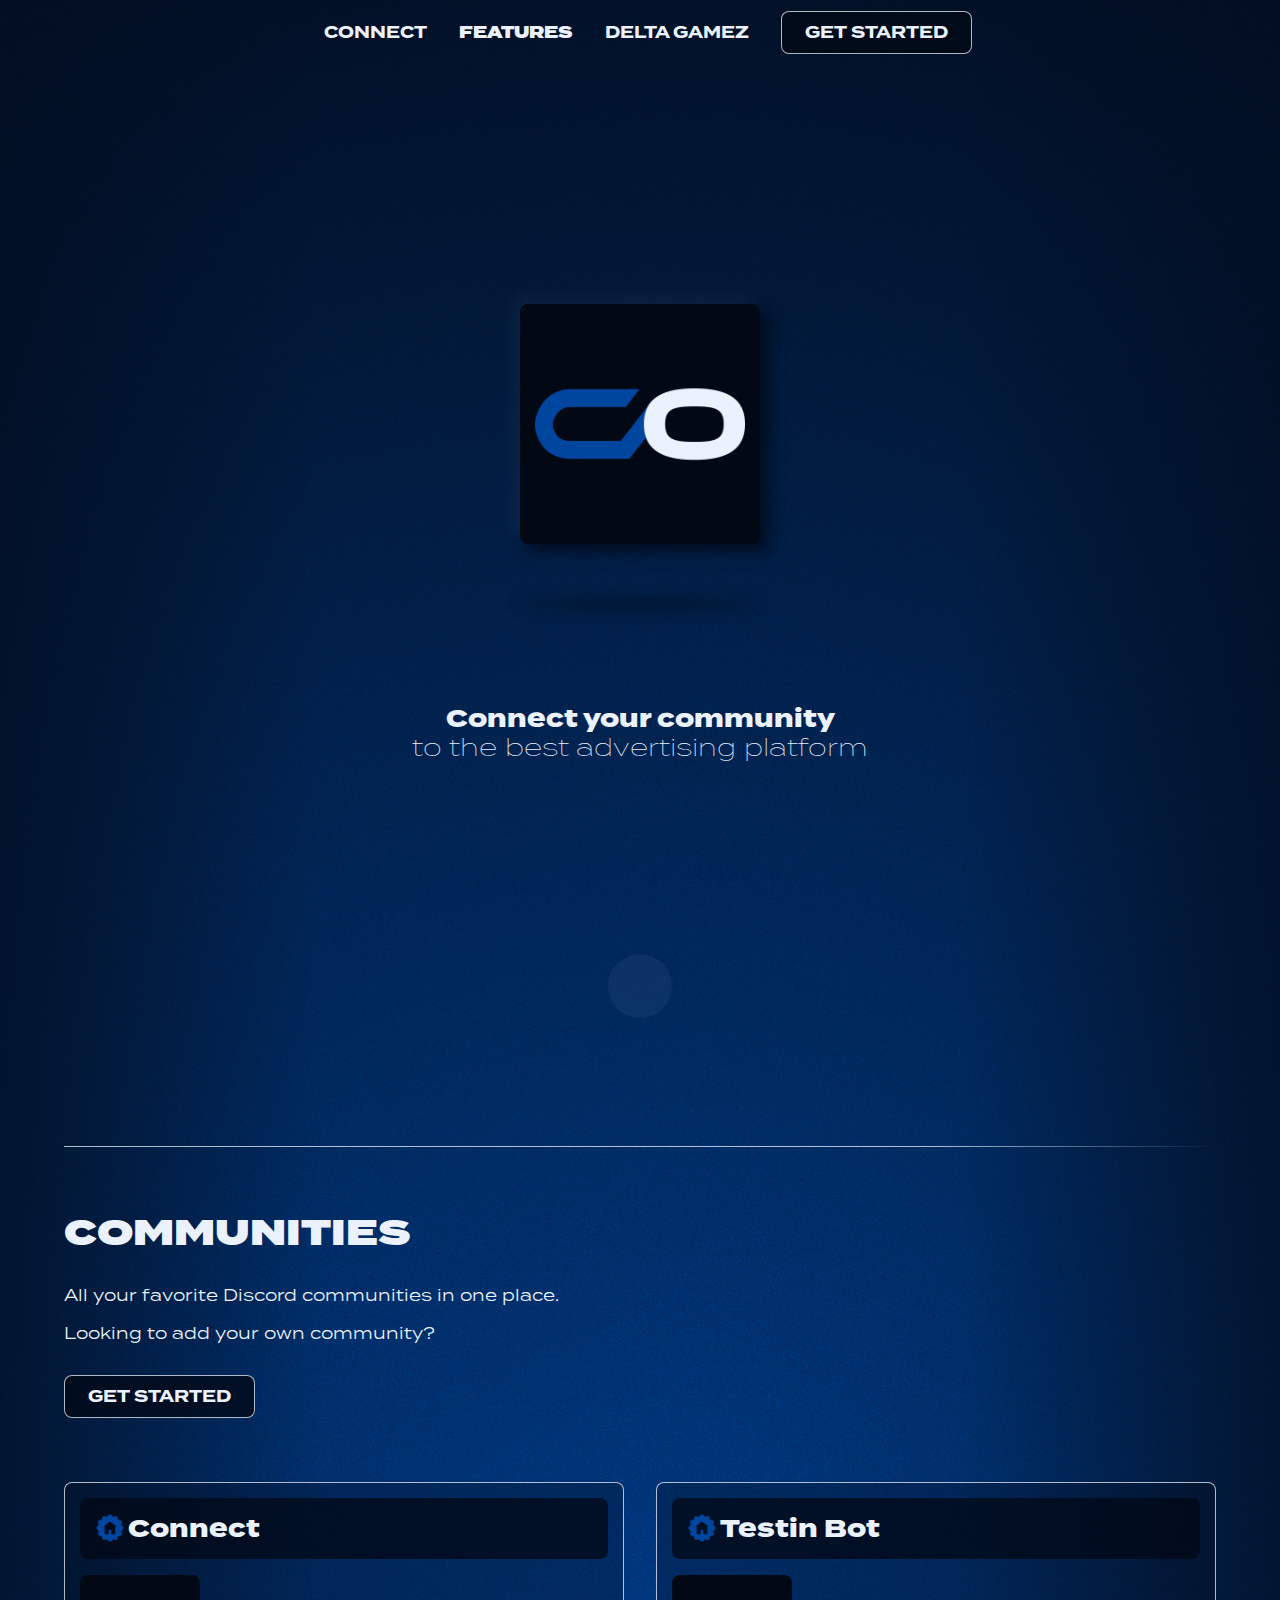
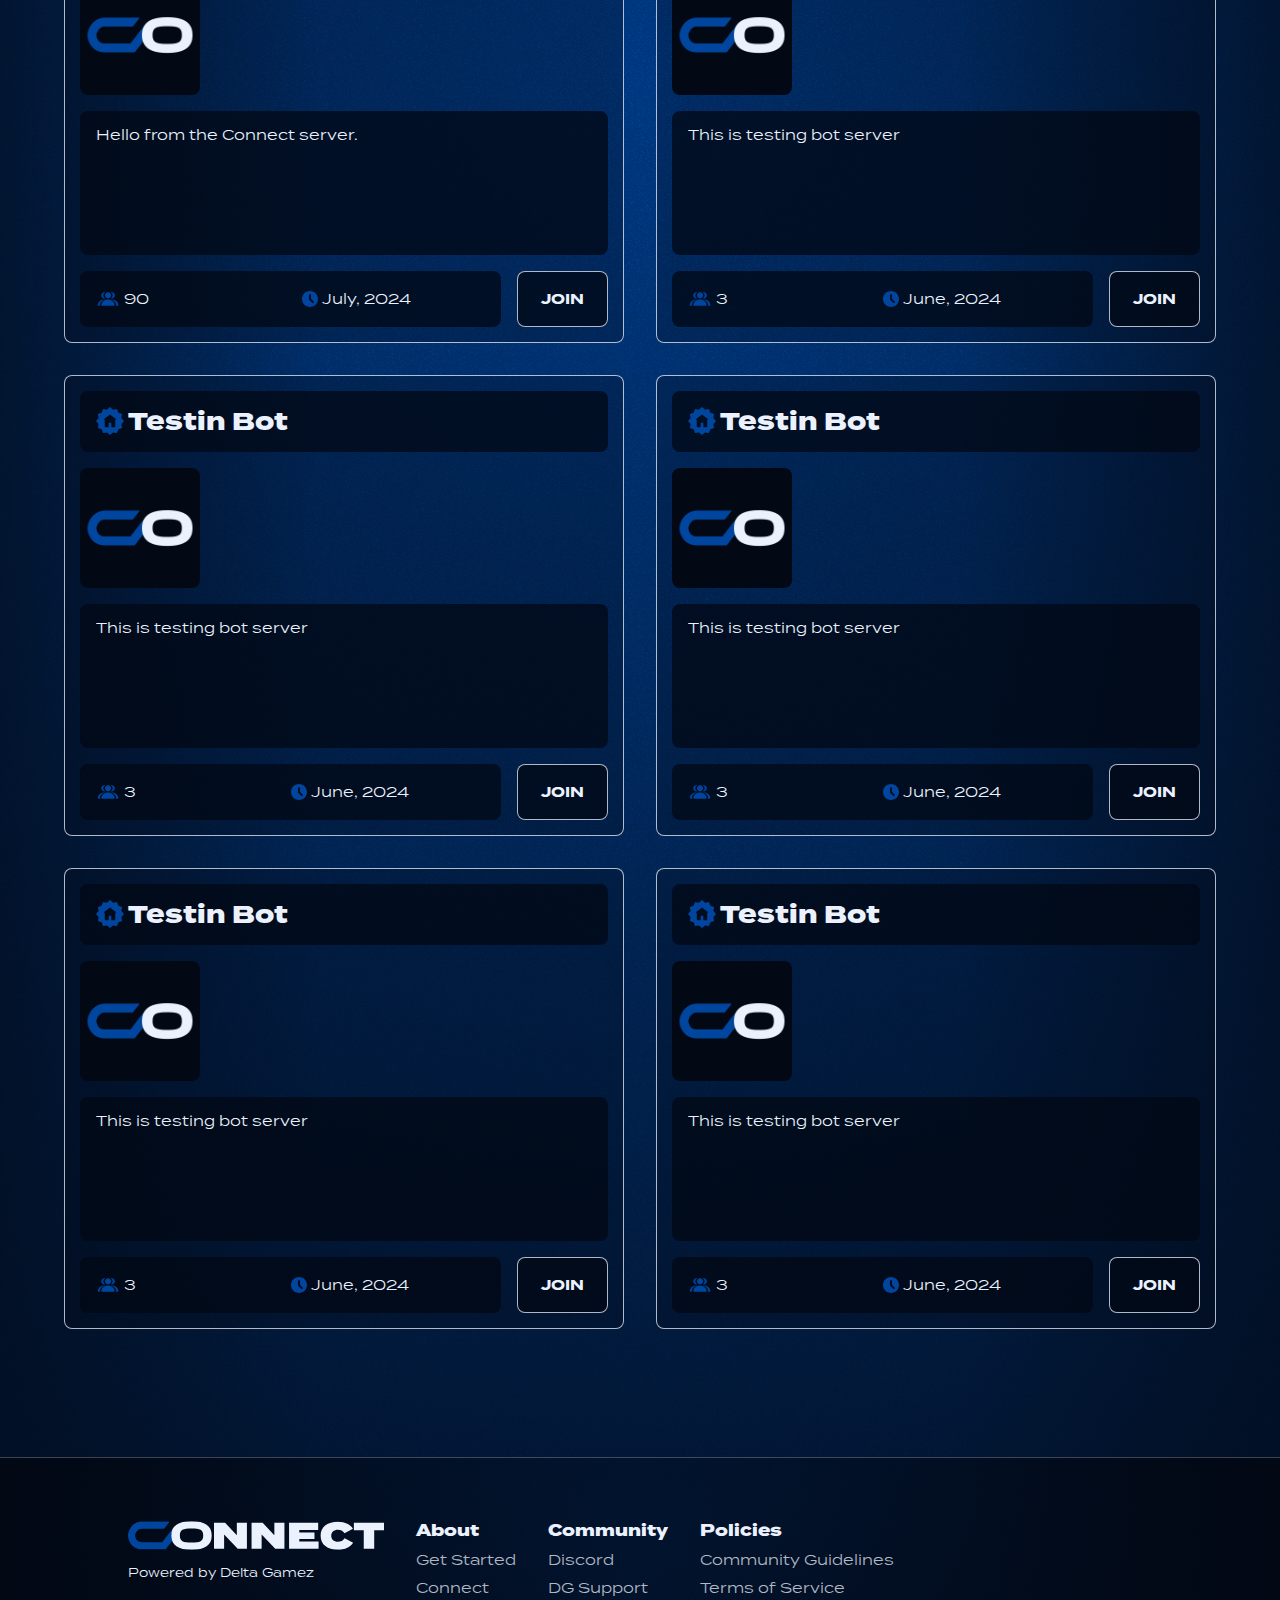
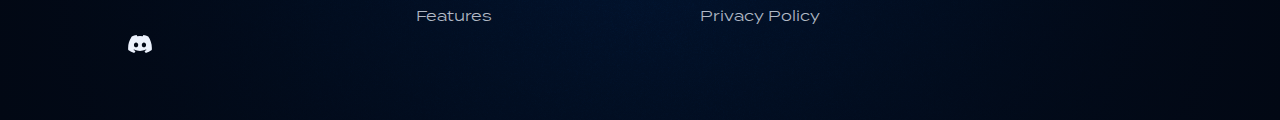
==== index.html @ b6437e60 "Updated grid, fixed highlightEffect, updated footer styling" ====
<!DOCTYPE html>
<html lang="en">
    <head>
        <meta charset="UTF-8">
        <meta property="og:type" content="website">
        <meta property="og:title" content="Connect" />
        <meta property="og:description" content="Connect your community to the best advertising platform." />
        <meta property="og:url" content="https://connect.deltagamez.ch" />
        <meta property="og:image" content="/common/img/Connect.png" />
        <meta name="viewport" content="width=device-width, initial-scale=1.0">
        <title>| Connect</title>
        <link rel="icon" type="image/x-icon" href="/common/img/ConnectTransparentB.png">
        <link rel="stylesheet" href="common/css/main.css">
    </head>
<body>
    <script defer src="/common/js/communityFetch.js"></script>
    <script defer src="/common/js/scrollArrow.js"></script>
    <script defer src="/common/js/highlightEffect.js"></script>
    <header class="header">
        <nav class="nav">
            <a class="nav-item" href="">CONNECT</a>
            <a class="nav-item nav-item-active" href="">FEATURES</a>
            <a class="nav-item" href="https://deltagamez.ch" target="_blank">DELTA GAMEZ</a>
            <a class="nav-item-button" href="" target="_blank">GET STARTED</a>
        </nav>
        <div class="header-logo">
            <div class="header-logo-item"></div>
        </div>
        <div class="header-description">
            <p class="header-description-item"><span class="header-description-span">Connect your community</span><br> to the best advertising platform</p>
        </div>
        <div class="header-footer">
            <a class="header-footer-scroll">
                <span class="arrow arrow1"></span>
                <span class="arrow arrow2"></span>
                <span class="arrow arrow3"></span>
            </a>
        </div>
    </header>
    <main class="main">
        <div class="main-header">
            <h1 class="main-header-title">COMMUNITIES</h1>
            <p class="main-header-description">All your favorite Discord communities in one place. <br><br> Looking to add your own community?</p>
            <a class="main-header-getstarted" href="">
                GET STARTED
            </a>
        </div>
        <section class="communities">
            <ul class="container">
            </ul>
        </section>
    </main>
    <footer class="footer">
        <div class="footer-brand">
            <div class="footer-brand-logo"></div>
            <div class="footer-brand-text">Powered by Delta Gamez</div>
            <div class="footer-brand-socials">
                <a class="footer-brand-socials-discord" href="https://discord.gg/bJ8EPmdnrC"></a>
                <a class="footer-brand-socials-dg" href="https://discord.gg/sYpmUFQ"></a>
            </div>
        </div>
        <div class="footer-section">
            <div class="footer-section-list">
                <p class="footer-section-list-title">About</p>
                <a class="footer-section-list-item" href="">Get Started</a>
                <a class="footer-section-list-item" href="">Connect</a>
                <a class="footer-section-list-item" href="features/">Features</a>
                <!--<a class="footer-section-list-item" href="">Roadmap</a>-->
                <!--<a class="footer-section-list-item" href="">Docs</a>-->
            </div>
            <div class="footer-section-list">
                <p class="footer-section-list-title">Community</p>
                <a class="footer-section-list-item" href="https://discord.gg/bJ8EPmdnrC">Discord</a>
                <a class="footer-section-list-item" href="https://discord.gg/sYpmUFQ">DG Support</a>
            </div>
            <div class="footer-section-list">
                <p class="footer-section-list-title">Policies</p>
                <a class="footer-section-list-item" href="">Community Guidelines</a>
                <a class="footer-section-list-item" href="">Terms of Service</a>
                <a class="footer-section-list-item" href="">Privacy Policy</a>
            </div>
        </div>
    </footer>
</body>
</html>
---- common/css/main.css ----
@import url("/common/fonts/Termina/font-termina.css");

*{
    box-sizing: border-box;
    background-color: transparent;
    padding: 0;
    margin: 0;
    color: var(--white);
    font-family: Termina, 'Source Sans Pro', sans-serif, system-ui, -apple-system, BlinkMacSystemFont, 'Helvetica Neue', sans-serif;}

body{
    position: relative;
    background: linear-gradient(to right, var(--dark-blue-25) 0%, transparent 25%, transparent 75%, var(--dark-blue-25) 100%),
    radial-gradient(circle, var(--blue) 0%, var(--dark-blue) 100%);}
    body::before{
        content: '';
        position: absolute;
        top: 0;
        left: 0;
        width: 100%;
        height: 100%;
        background: url('/common/textures/Noise.svg');
        opacity: 0.25; 
        pointer-events: none; 
        z-index: -1;}

.link{color: var(--plus-blue);}

.nav{
    display: flex;
    justify-content: center;
    height: 64px;
    align-items: center;}
    .nav-item{
        font-size: var(--font-size-regular);
        text-decoration: none;
        font-weight: var(--font-weight-bold);
        padding: var(--spacing-regular);
        transition: var(--transition-regular);}
        .nav-item-active{
            font-weight: var(--font-weight-black);}
        .nav-item:hover{
            color: var(--white-50);
            transition: var(--transition-regular);}
    .nav-item-button{
        position: relative;
        margin-left: 16px;
        background-color: var(--black-50);
        border-radius: var(--corner-radius);
        box-shadow: 0px 0px 0px 1px var(--border-white) inset;
        font-weight: var(--font-weight-bold);
        text-decoration: none;
        font-size: var(--font-size-regular);
        text-decoration: none;
        font-weight: var(--font-weight-bold);
        padding: 12px 24px 12px 24px;
        transition: var(--transition-regular);
        z-index: 1;
        overflow: hidden;
    }
        .nav-item-button::before{
            opacity: 0;
            content:'';
            position: absolute;
            inset: 0;
            background: linear-gradient(120deg, var(--highlight-effect));
            border-radius: var(--corner-radius);
            transform: translateX(-100%);
            z-index: -1;}
        .nav-item-button.hover::before{
            opacity: 1;
            transform: translateX(100%);
            transition: transform 0.5s linear;}

.header{}
    .header-logo{
        display: flex;
        justify-content: center;
        padding: 240px 0 160px 0;}
        .header-logo-item {
            box-shadow: -8px -8px 16px var(--white-5), 8px 8px 16px var(--black-50);
            position: relative;
            width: 240px;
            height: 240px;
            background-image: url(/common/img/Connect.png);
            background-size: contain;
            border-radius: var(--corner-radius);
            animation: logo-float 4s ease-in-out infinite;
        }
        .header-logo-item::before {
            animation: logo-shadow-float 4s ease-in-out infinite;
            content: "";
            position: absolute;
            bottom: -64px;
            width: calc(100%);
            height: 8px;
            background-color: rgba(0, 0, 0, 0.5);
            filter: blur(8px);
            border-radius: 50%;
            z-index: 1;
        }

    .header-description{
        display: flex;
        justify-content: center;
        text-wrap: wrap;
        text-align: center;
        padding: 0 0 128px 0;}
        .header-description-item{
            font-size: var(--font-size-big);
            font-weight: var(--font-weight-extralight);}
        .header-description-span{
            font-weight: var(--font-weight-heavy);}
        @media only screen and (max-width: 1280px){
            .header-description-item{
                padding: 0 64px 64px 64px}}
        
        @media only screen and (max-width: 768px){
            .header-description-item{
                padding: 0 16px 16px 16px;}}
        .header-footer{
            display: flex;
            height: 100%;
            width: 100%;
            justify-content: center;
            padding-bottom: 128px;}
            .header-footer-scroll {
                display: flex;
                width: 64px;
                height: 64px;
                border-radius: 50%;
                justify-content: center;
                align-items: center;
                overflow: hidden;
                position: relative;
                background-color: var(--white-5);
                transition: var(--transition-short);
                cursor: pointer;}
                .header-footer-scroll:hover{
                    background-color: var(--white-5);
                    box-shadow: 0 0 16px 8px var(--black-10);
                    transition: var(--transition-short);}
            .arrow {
                position: absolute;
                width: 24px;
                height: 24px;
                background-image: url('/common/icons/ArrowDown.svg');
                background-size: contain;
                background-repeat: no-repeat;
                animation: arrow 3s infinite;
                opacity: 0;
            }
            
            @keyframes arrow {
                0% {
                    opacity: 0;
                    transform: translateY(calc(0% - 4px));
                }
                33% {
                    opacity: 1;
                    transform: translateY(calc(33% - 4px));
                }
                66% {
                    opacity: 1;
                    transform: translateY(calc(66% - 4px));
                }
                100% {
                    opacity: 0;
                    transform: translateY(calc(100% - 4px));
                }
            }
            
            .arrow1 {
                animation-delay: 0s;
            }
            
            .arrow2 {
                animation-delay: 1s;
            }
            
            .arrow3 {
                animation-delay: 2s;
            }

/*
            body{
                }
                body::before{
                    content: '';
                    position: absolute;
                    top: 0;
                    left: 0;
                    width: 100%;
                    height: 100%;
                    background: url('/common/textures/Noise.svg');
                    opacity: 0.2; 
                    pointer-events: none; 
                    z-index: -1;}*/
.main{
    padding-inline: 128px;
    
    /*background: radial-gradient(circle, var(--blue) 0%, var(--black-25) 100%);*/}
    .main-header{
        position: relative;
        padding-block: 64px;
    }
    .main-header::before{
        content: '';
        top: 0;
        position: absolute;
        width: 100%;
        height: 1.1px;
        background: linear-gradient(90deg, var(--white-50) 0%, var(--white-50) 25%, var(--white-50) 50%, var(--white-50) 75%, transparent 100%);}
        .main-header-title{
            font-weight: var(--font-weight-black);
            font-size: 36px;}
        .main-header-description{
            padding-block: 32px;}
        .main-header-getstarted{
            position: relative;
            display: inline-flex;
            padding: 12px 24px 12px 24px;
            align-items: center;
            background-color: var(--black-50);
            border-radius: var(--corner-radius);
            box-shadow: 0px 0px 0px 1px var(--border-white) inset;
            font-weight: var(--font-weight-bold);
            text-decoration: none;
            z-index: 1;
            overflow: hidden;}
            .main-header-getstarted::before{
                opacity: 0;
                content:'';
                position: absolute;
                inset: 0;
                background: linear-gradient(120deg, var(--highlight-effect));
                border-radius: var(--corner-radius);
                transform: translateX(-100%);
                z-index: -1;}
            .main-header-getstarted.hover::before{
                opacity: 1;
                transform: translateX(100%);
                transition: transform 0.5s linear;}

.communities{}

.container{
    display: grid;
    grid-auto-columns: 1fr;
    grid-template-columns: 1fr 1fr 1fr;
    grid-column-gap: 32px;
    grid-row-gap: 32px;
    border-radius: var(--corner-radius);
    padding-bottom: 128px;
    font-size: 14px;
}

@media only screen and (max-width: 1280px){
    .main{
        padding-inline: 64px;
    }
    .container{
        grid-template-columns: 1fr 1fr;}}

@media only screen and (max-width: 768px){
    .main{
        padding-inline: 12px;
    }
    .container{
        grid-template-columns: 1fr;}}

.community{
    display: flex;
    flex-direction: column;
    overflow: hidden;
    background-color: var(--black-25);
    border-radius: var(--corner-radius);
    box-shadow: 0px 0px 0px 1px var(--border-white) inset;}
    .community-header{
        padding: 16px;}
        .community-header-title{
            display: flex;
            background-color: var(--black-50);
            padding: var(--spacing-regular);
            border-radius: var(--corner-radius);
            width: 100%;}
            .community-header-title-title{
                font-size: 24px;
                word-wrap: break-word;
                font-weight: var(--font-weight-heavy);}
            .community-header-title-badge{
                position: relative;
                content: '';
                background-image: url(/common/icons/badges/Badge-Community.svg);
                background-size: 28px;
                width: 28px;
                height: 28px;
                flex-shrink: 0;
                margin-right: 4px;}
        .community-header-logo{
            padding-top: 16px;}
            .community-header-logo-icon{
                height: 120px;
                width: 120px;
                background-color: var(--black-50);
                border-radius: var(--corner-radius);
                background-position: 50%;
                background-size: contain;
                background-image: url(/common/img/Connect.png)}
            .community-header-logo-banner{
                height: 120px;
                width: 100%;
                background-color: var(--black-50);
                border-radius: var(--corner-radius);
                background-position: 50%;
                background-size: contain;
                background-repeat: no-repeat;
                background-image: url(/common/img/Connect.png);}

    .community-main{
        padding-inline: 16px;}
        .community-main-description{
            min-height: 144px;
            overflow-y: hidden;
            background-color: var(--black-50);
            border-radius: var(--corner-radius);
            padding: 16px;}

    .community-footer{
        display: flex;
        justify-content: space-between;
        padding: 16px;
        border-radius: var(--corner-radius);
        margin-top: auto;}
        .community-footer-stats{
            display: flex;
            justify-content: space-between;
            background-color: var(--black-50);
            width: 75%;
            margin-right: 16px;
            word-break: keep-all;
            padding: 16px;
            border-radius: var(--corner-radius);}
            @media only screen and (max-width: 1280px){
                .community-footer-stats{
                    flex-grow: 1;}
                }
        .community-footer-stats-members{
            display: flex;
            align-items: center;
            margin-right: auto;}
            .community-footer-stats-members-icon{
                position: relative;
                content: '';
                background-image: url(/common/icons/DG_CO_Members.svg);
                background-size: 24px;
                margin-right: 4px;
                width: 24px;
                height: 24px;}

        .community-footer-stats-date{
            display: flex;
            align-items: center;
            line-break: auto;
            margin-right: auto;
            margin-left: auto;}
            .community-footer-stats-date-icon{
                content: '';
                position: relative;
                display: flex;
                padding-right: 4px;
                background-image: url(/common/icons/DG_CO_Time.svg);
                background-size: 24px;
                width: 24px;
                height: 24px;}
        .community-footer-join{
            position: relative;
            display: flex;
            padding: 12px 24px 12px 24px;
            align-items: center;
            text-align: center;
            background-color: var(--black-50);
            border-radius: var(--corner-radius);
            box-shadow: 0px 0px 0px 1px var(--border-white) inset;
            font-size: var(--font-size-small);
            font-weight: var(--font-weight-bold);
            text-decoration: none;
            z-index: 1;
            overflow: hidden;}
            .community-footer-join::before{
                opacity: 0;
                content:'';
                position: absolute;
                inset: 0;
                background: linear-gradient(120deg, var(--highlight-effect));
                border-radius: var(--corner-radius);
                transform: translateX(-100%);
                z-index: -1;}
            .community-footer-join.hover::before{
                opacity: 1;
                transform: translateX(100%);
                transition: transform 0.5s linear;}


    .tooltip-badge:hover::before{
        content: attr(tooltip-badge-content);
        position: absolute;
        top: calc(100% + var(--spacing-tiny));
        left: calc(0px - var(--spacing-tiny));
        background-color: var(--black);
        padding: var(--spacing-small);
        border-radius: var(--corner-radius);
        box-shadow: 0px 0px 0px 1px var(--border-white) inset;
        font-size: var(--font-size-tiny);
        color: var(--blue);
        white-space: nowrap;
        transition: var(--transition-short);}

    .tooltip-members:hover::before{
        content: attr(tooltip-members-content);
        position: absolute;
        top: calc(0px - 100% - var(--spacing-regular));
        left: calc(0px - var(--spacing-small));
        background-color: var(--black);
        padding: var(--spacing-small);
        border-radius: var(--corner-radius);
        box-shadow: 0px 0px 0px 1px var(--border-white) inset;
        font-size: var(--font-size-tiny);
        color: var(--blue);
        white-space: nowrap;
        transition: var(--transition-short);}
        
    .tooltip-date:hover::before{
        content: attr(tooltip-date-content);
        position: absolute;
        top: calc(0px - 100% - var(--spacing-regular));
        left: calc(0px - var(--spacing-small));
        background-color: var(--black);
        padding: var(--spacing-small);
        border-radius: var(--corner-radius);
        box-shadow: 0px 0px 0px 1px var(--border-white) inset;
        font-size: var(--font-size-tiny);
        color: var(--blue);
        white-space: nowrap;
        transition: var(--transition-short);}


@keyframes logo-float {
    0%, 100%{
        transform: translateY(0);}
    50%{
        transform: translateY(-8px);}
}
@keyframes logo-shadow-float {
    0%, 100%{
        transform: translateY(0px) scale(1, 0.5);}
    50%{
        transform: translateY(8px) scale(1.2, 0.5);}
}

.footer{
    position: relative;
    display: flex;
    padding-block: 64px;
    padding-inline: 128px;
    width: 100%;
    justify-content: center;
    background: var(--black-25);
    background: radial-gradient(circle, var(--black-10) 0%, var(--black) 100%);}
    @media only screen and (max-width: 768px){
        .footer{
            padding-inline: 32px;}}
    .footer::before{
        content: '';
        position: absolute;
        top: 0;
        left: 0;
        height: 1.1px;
        width: 100%;
        background: linear-gradient(90deg, var(--white-25) 0%, var(--white-25) 100%);}
    .footer-brand{
        padding-right: 32px;
        display: flex;
        flex-direction: column;}
        .footer-brand-logo{
            height: 36px;
            width: 256px;
            background-size: contain;
            background-image: var(--co-logo-text);
            background-repeat: no-repeat;}
            @media only screen and (max-width: 768px){
                .footer-brand-logo{
                    height: 24px;}}
        .footer-brand-socials{
            display: flex;
            margin-top: auto;
            gap: 8px;}
        .footer-brand-text{
            padding-block: var(--spacing-small) var(--spacing-regular);
            font-size: var(--font-size-tiny);}
            @media only screen and (max-width: 768px){
                .footer-brand-text{
                    font-size: 10px;}}
            .footer-brand-socials-discord{
                height: 24px;
                width: 24px;
                background-image: var(--icon-discord);
                background-size: contain;
                background-position: 50%;
                background-repeat: no-repeat;}
            .footer-brand-socials-dg{
                height: 24px;
                width: 24px;
                background-image: url(https://deltagamez.ch/common/img/DG_LogoW.png);
                background-size: contain;
                background-position: 50%;
                background-repeat: no-repeat;}
    .footer-section{
        display: flex;
        width: 100%;
        background: var(--viewport-mobile);}
        @media only screen and (max-width: 768px){
        .footer-section{
            padding-top: 32px;
            flex-wrap: wrap;}}
        .footer-section-list{
            padding: 0px 32px 32px 0px;
            display: flex;
            flex-direction: column;}
            .footer-section-list-title{
                color: var(--white);
                font-weight: var(--font-weight-heavy);}
            .footer-section-list-item{
                padding-top: 12px;
                font-size: var(--font-size-small);
                text-decoration: none;
                color: var(--white-50);
                transition: var(--transition-short);}
                .footer-section-list-item:hover{
                    color: var(--white);
                    text-shadow: 0px 0px 1px var(--white);
                    transition: var(--transition-short);}
                    
                @media only screen and (max-width: 768px){
                    .footer{flex-direction: column;}
                    .footer-section-list{}
                }





/*MOBILE*/
@media only screen and (max-width: 768px){
    .main-header-title{font-size: 24px;}
    
    .community-header{
        padding: var(--mobile-spacing-regular);}
        .community-header-title{
            padding: var(--mobile-spacing-regular);}
            .community-header-title-badge{
                background-size: 24px;
                width: 24px;
                height: 24px;
            }
            .community-header-title-title{
                font-size: var(--mobile-font-size-big);}
        .community-header-logo-icon{
            height: 96px;
            width: 96px;}

    .community-main{
        padding-inline: var(--mobile-spacing-regular);}

    .community-footer{
        padding: var(--mobile-spacing-regular);}

        .community-footer-stats{
            padding: var(--mobile-spacing-regular);}
            .community-footer-stats-date{
                font-size: var(--font-size-tiny);}

        .community-footer-join{
            font-size: var(--font-size-tiny);
            padding: var(--mobile-spacing-regular);}
    }







/*SIZE DEFINTIONS*/
/*
TINY
SMALL
REGULAR
BIG
HUGE
*/

/*Colors with numbers in variables*/
:root {
    --white: #ECF2FD;
    --white-50: #ECF2FDBF;
    --white-25: #ECF2FD40;
    --white-10: #ECF2FD1A;
    --white-5: #ECF2FD0D;
    --dark-white: #DAE6FB;
    --border-white: #ECF2FDBF;
    --plus-blue: #006FFF;
    --blue: #00469F;
    --dark-blue: #021026;
    --dark-blue-25: #021026BF;
    --black-50: #020814BF;
    --black-25: #02081440;
    --black-10: #0208141A;
    --black: #020814;

    --red: #f14647;
    --yellow: #ffb53e;
    --green: #45bb8a;

    --corner-radius: 8px;
    --corner-radius-small: 4px;

    --font-size-big: 24px;
    --mobile-font-size-big: 20px;
    --font-size-regular: 16px;
    --font-size-small: 14px;
    --font-size-tiny: 12px;

    --spacing-large: 64px;
    --spacing-big: 32px;
    --spacing-regular: 16px;
    --mobile-spacing-regular: 12px;
    --spacing-small: 8px;
    --mobile-spacing-small: 6px;
    --spacing-tiny: 4px;

    --font-weight-black: 900;
    --font-weight-heavy: 800;
    --font-weight-bold: 700;
    --font-weight-demi: 600;
    --font-weight-medium: 500;
    --font-weight-regular: 400;
    --font-weight-light: 300;
    --font-weight-extralight: 200;
    --font-weight-thin: 100;

    --co-logo: url(/common/img/Connect.png);
    --co-logo-text: url(/common/icons/ConnectLogoText.svg);
    --icon-discord: url(/common/icons/DiscordIcon.svg);

    --highlight-effect: transparent 25%, var(--white-10) 25%, var(--white-10) 41%, var(--white-25) 41%, var(--white-25) 50%, var(--white-25) 59%, var(--white-10) 59%, var(--white-10) 75%, transparent 75%;

    --transition-regular: 0.4s; 
    --transition-short: 0.2s;
}
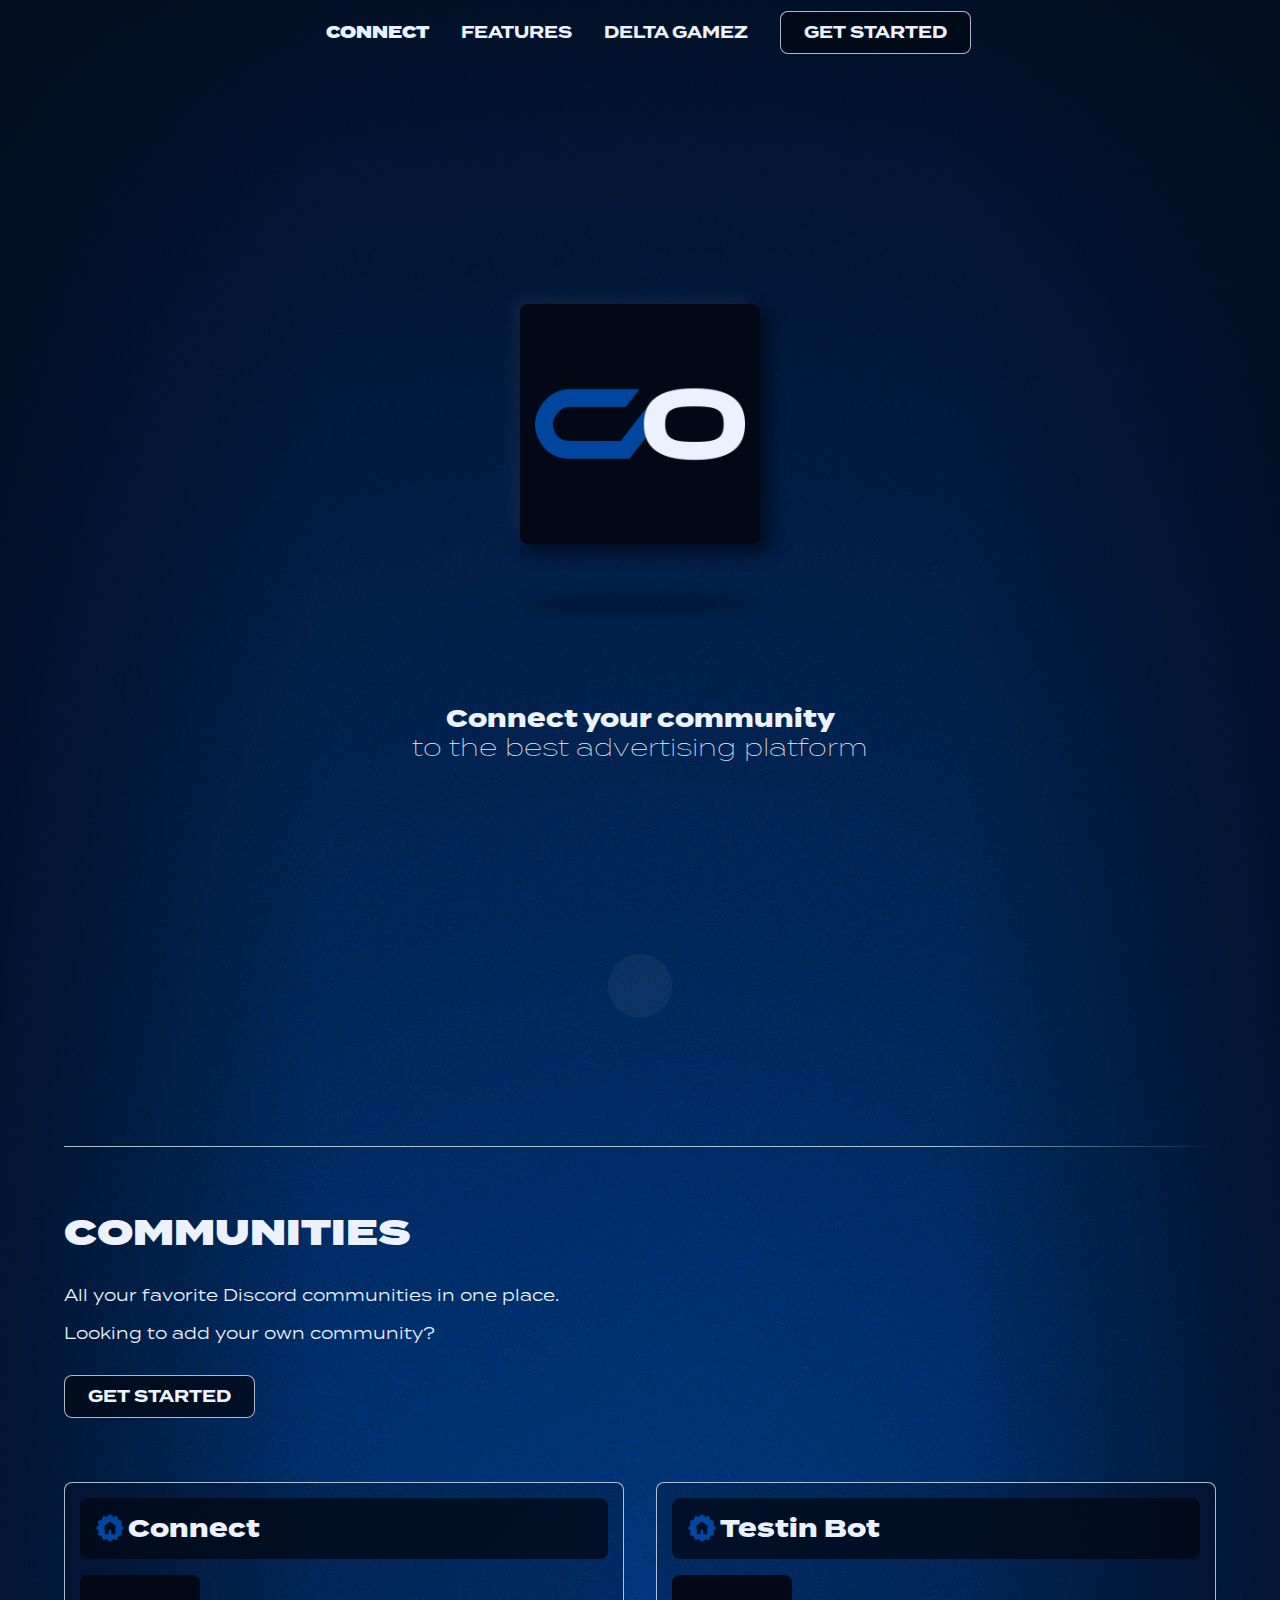
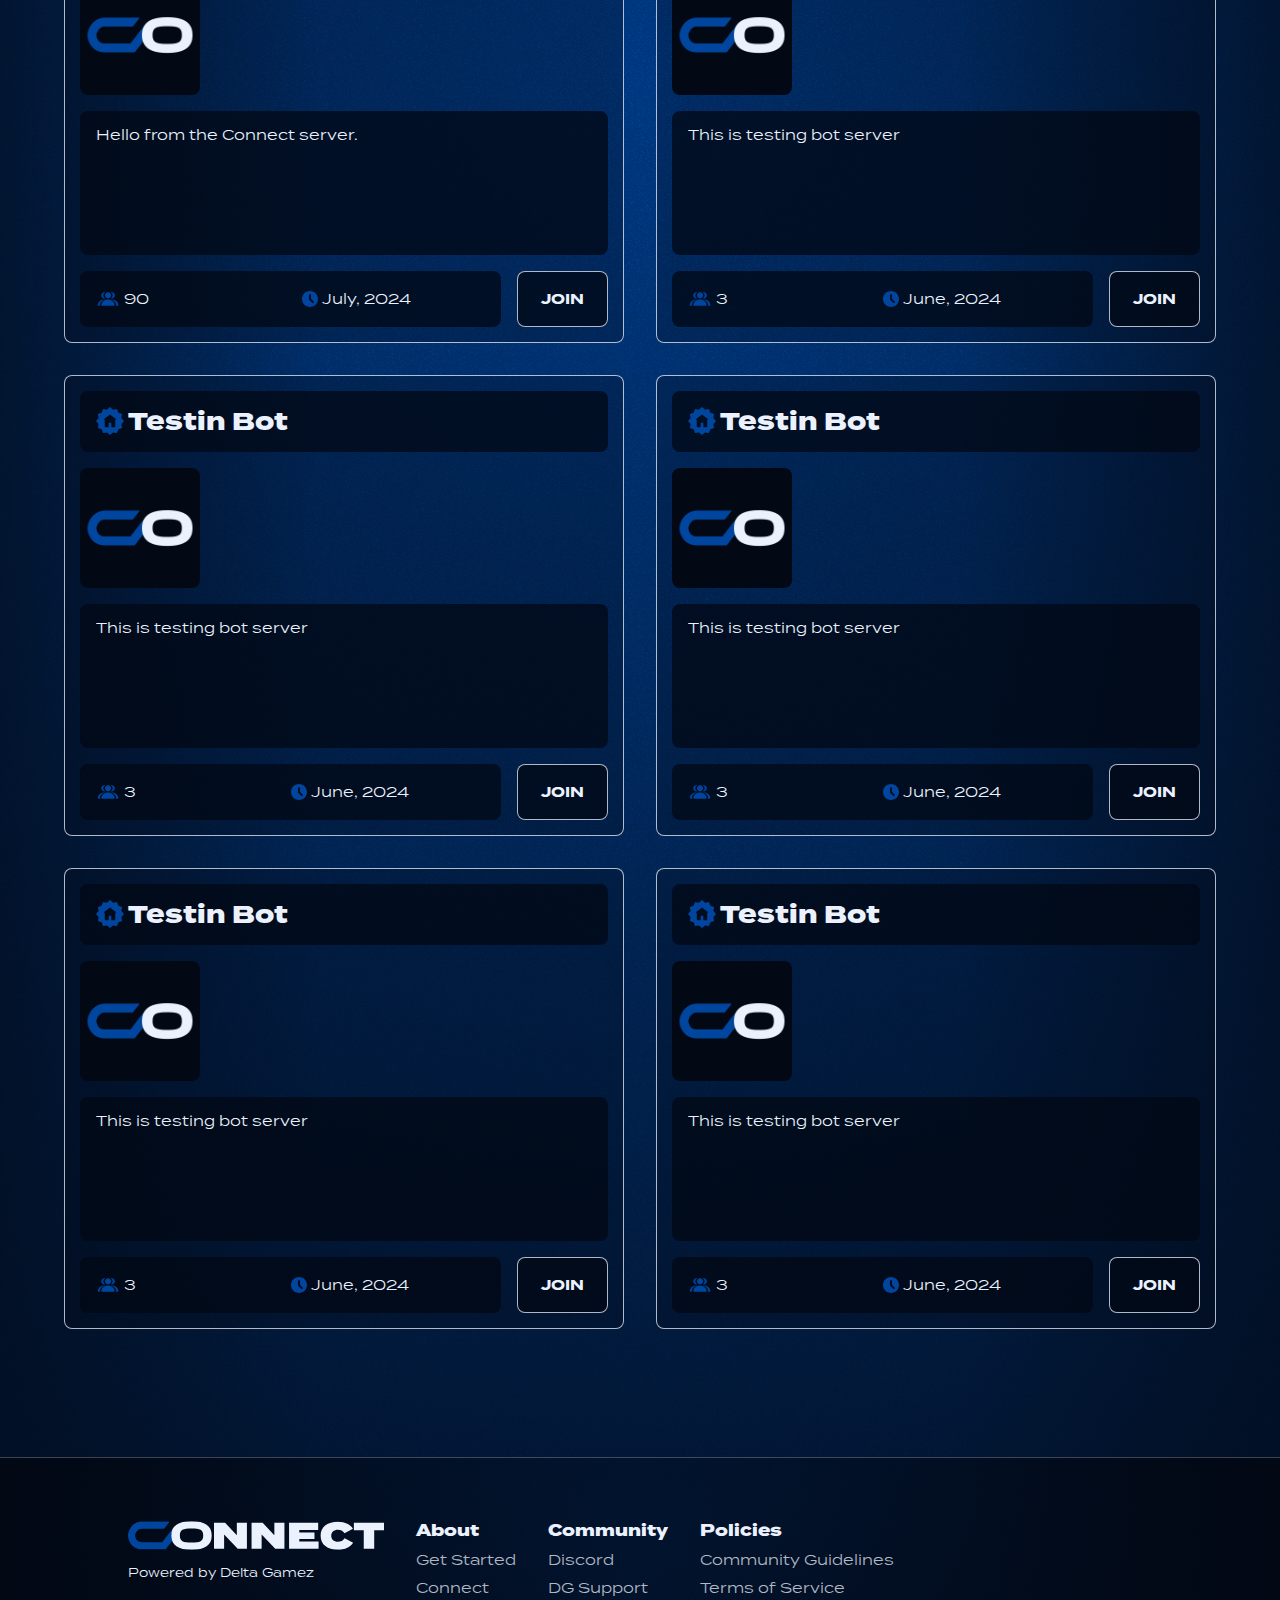
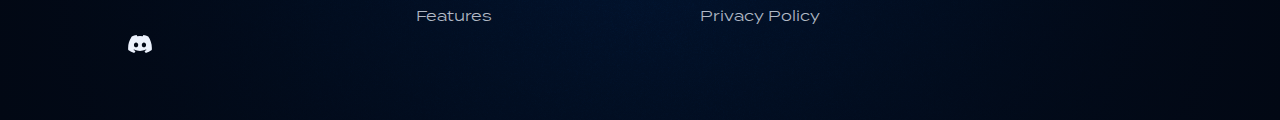
==== commit 1729fbb3: "Minor bug fix" ====
--- a/index.html
+++ b/index.html
@@ -18,8 +18,8 @@
     <script defer src="/common/js/highlightEffect.js"></script>
     <header class="header">
         <nav class="nav">
-            <a class="nav-item" href="">CONNECT</a>
-            <a class="nav-item nav-item-active" href="">FEATURES</a>
+            <a class="nav-item nav-item-active" href="">CONNECT</a>
+            <a class="nav-item" href="">FEATURES</a>
             <a class="nav-item" href="https://deltagamez.ch" target="_blank">DELTA GAMEZ</a>
             <a class="nav-item-button" href="" target="_blank">GET STARTED</a>
         </nav>
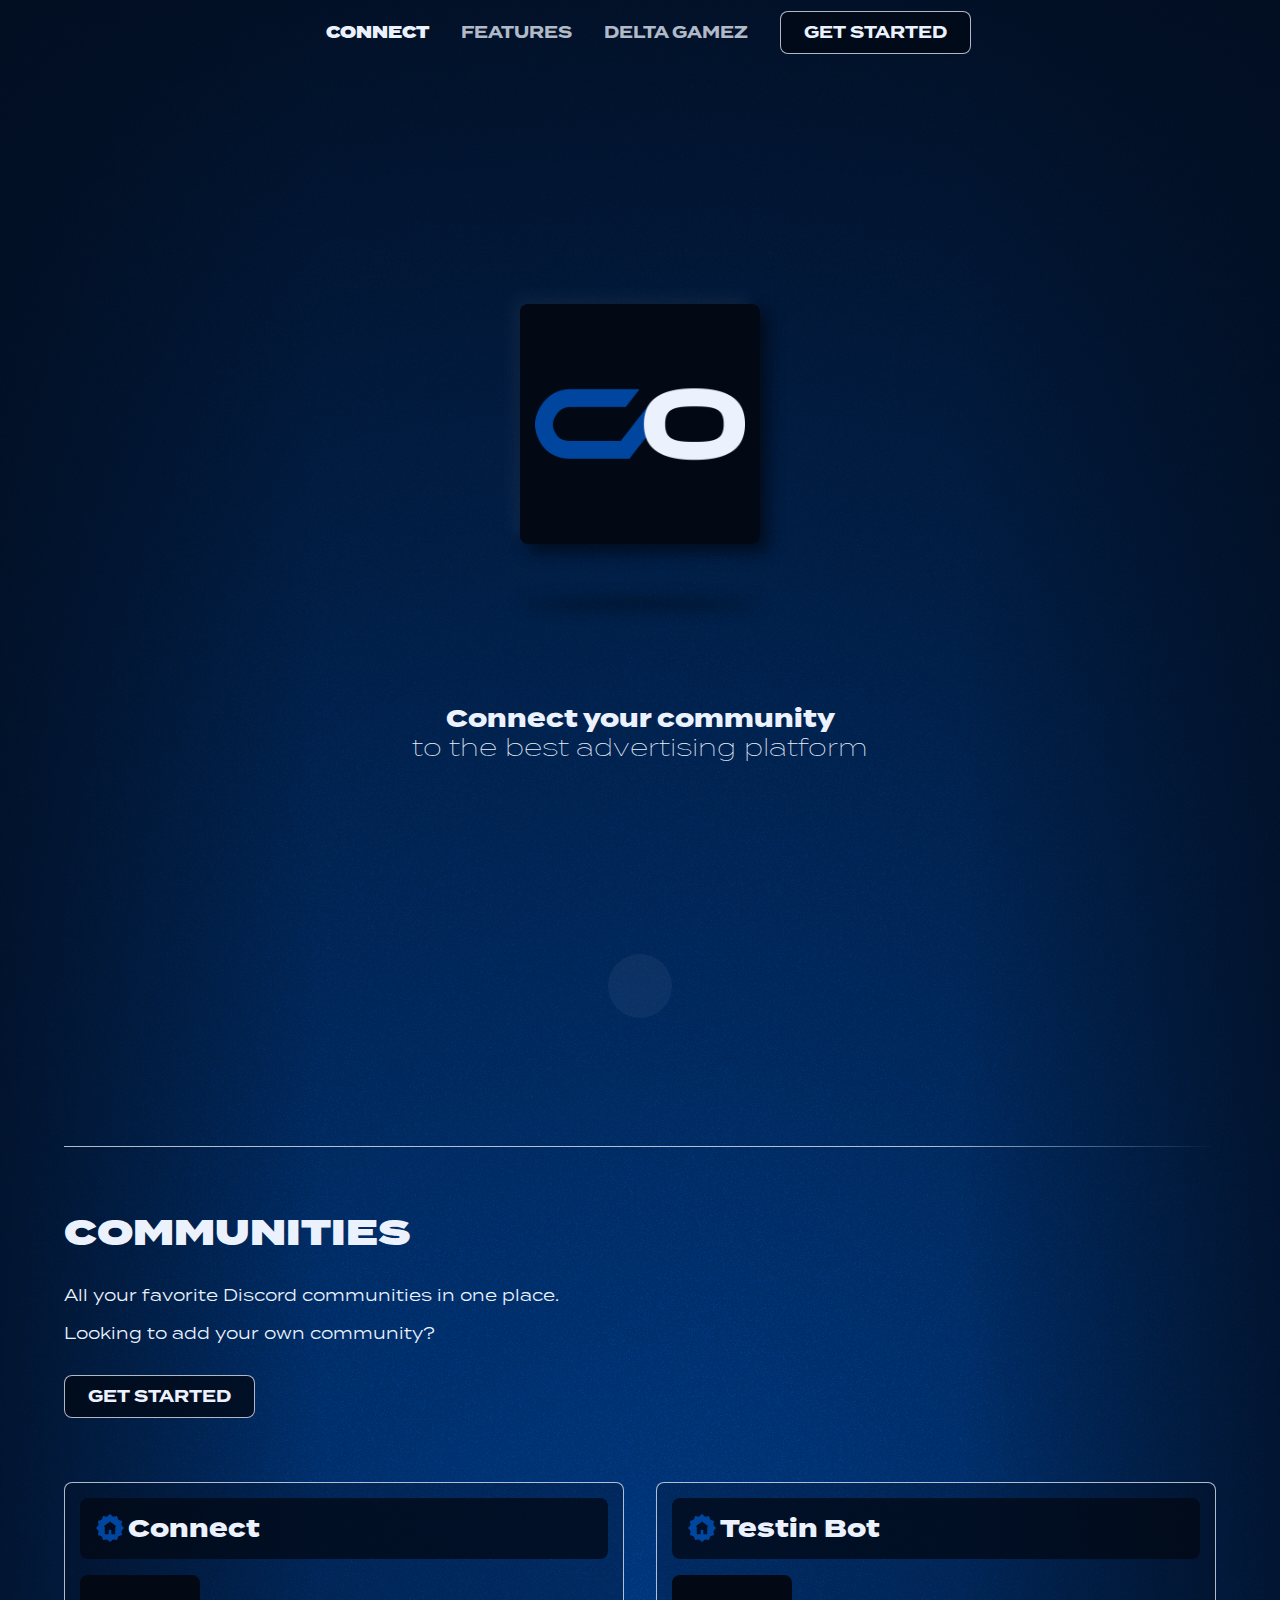
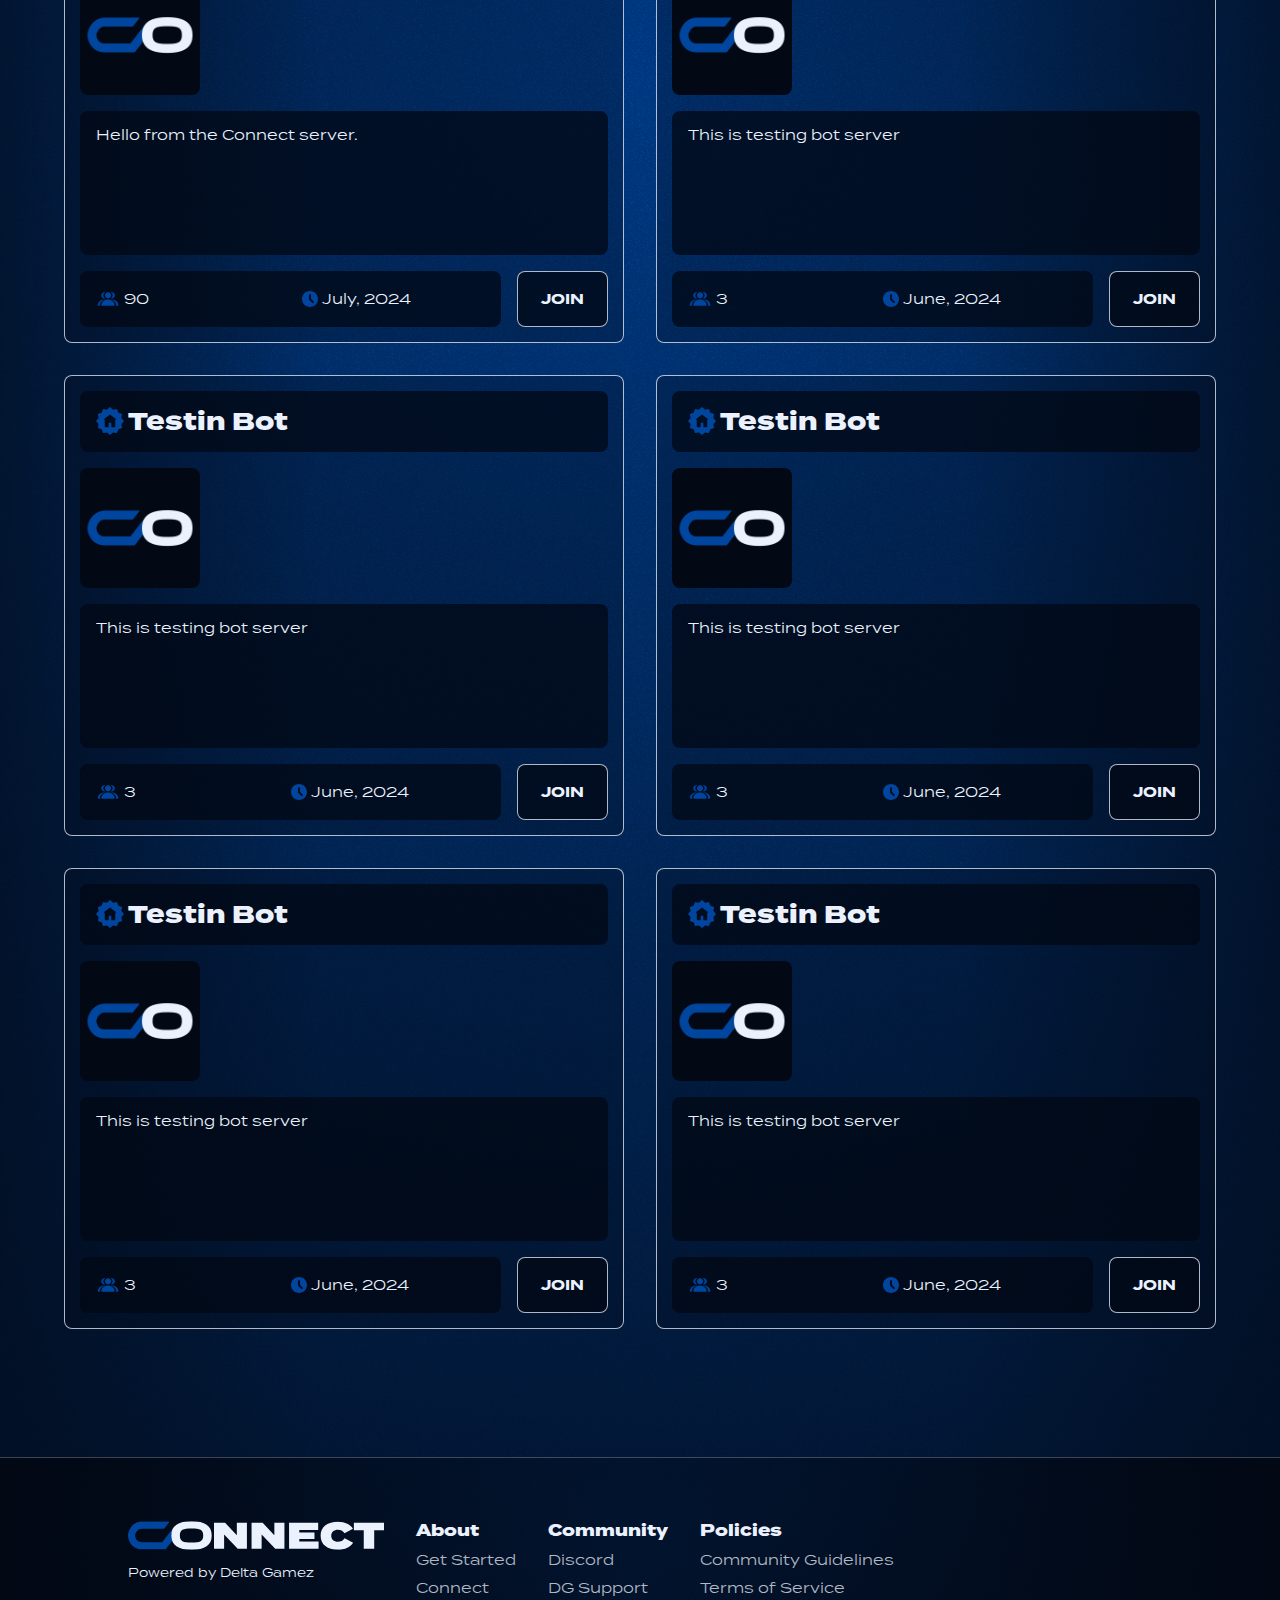
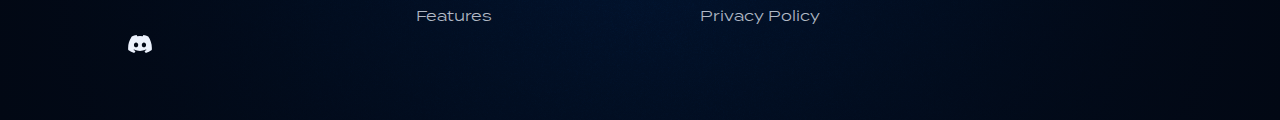
==== commit 80b4a92f: "Updated meta description to match features" ====
--- a/index.html
+++ b/index.html
@@ -4,13 +4,14 @@
         <meta charset="UTF-8">
         <meta property="og:type" content="website">
         <meta property="og:title" content="Connect" />
-        <meta property="og:description" content="Connect your community to the best advertising platform." />
+        <meta property="og:description" content="Connect your community to the best advertising platform for Discord communities. Connect is an easy to use Discord Bot, perfected for small and large Discord communities, filled with features for partnerships, advertising and more." />
         <meta property="og:url" content="https://connect.deltagamez.ch" />
         <meta property="og:image" content="/common/img/Connect.png" />
         <meta name="viewport" content="width=device-width, initial-scale=1.0">
         <title>| Connect</title>
         <link rel="icon" type="image/x-icon" href="/common/img/ConnectTransparentB.png">
         <link rel="stylesheet" href="common/css/main.css">
+        <link rel="stylesheet" href="/common/animations/scrollButtonAnimation.css">
     </head>
 <body>
     <script defer src="/common/js/communityFetch.js"></script>
@@ -19,7 +20,7 @@
     <header class="header">
         <nav class="nav">
             <a class="nav-item nav-item-active" href="">CONNECT</a>
-            <a class="nav-item" href="">FEATURES</a>
+            <a class="nav-item" href="/features">FEATURES</a>
             <a class="nav-item" href="https://deltagamez.ch" target="_blank">DELTA GAMEZ</a>
             <a class="nav-item-button" href="" target="_blank">GET STARTED</a>
         </nav>
--- a/common/css/main.css
+++ b/common/css/main.css
@@ -28,6 +28,7 @@
 
 .nav{
     display: flex;
+    flex-wrap: wrap;
     justify-content: center;
     height: 64px;
     align-items: center;}
@@ -36,9 +37,11 @@
         text-decoration: none;
         font-weight: var(--font-weight-bold);
         padding: var(--spacing-regular);
-        transition: var(--transition-regular);}
+        transition: var(--transition-regular);
+        color: var(--white-75);}
         .nav-item-active{
-            font-weight: var(--font-weight-black);}
+            font-weight: var(--font-weight-black);
+            color: var(--white);}
         .nav-item:hover{
             color: var(--white-50);
             transition: var(--transition-regular);}
@@ -56,8 +59,7 @@
         padding: 12px 24px 12px 24px;
         transition: var(--transition-regular);
         z-index: 1;
-        overflow: hidden;
-    }
+        overflow: hidden;}
         .nav-item-button::before{
             opacity: 0;
             content:'';
@@ -85,8 +87,7 @@
             background-image: url(/common/img/Connect.png);
             background-size: contain;
             border-radius: var(--corner-radius);
-            animation: logo-float 4s ease-in-out infinite;
-        }
+            animation: logo-float 4s ease-in-out infinite;}
         .header-logo-item::before {
             animation: logo-shadow-float 4s ease-in-out infinite;
             content: "";
@@ -124,7 +125,7 @@
             width: 100%;
             justify-content: center;
             padding-bottom: 128px;}
-            .header-footer-scroll {
+            .header-footer-scroll{
                 display: flex;
                 width: 64px;
                 height: 64px;
@@ -140,48 +141,6 @@
                     background-color: var(--white-5);
                     box-shadow: 0 0 16px 8px var(--black-10);
                     transition: var(--transition-short);}
-            .arrow {
-                position: absolute;
-                width: 24px;
-                height: 24px;
-                background-image: url('/common/icons/ArrowDown.svg');
-                background-size: contain;
-                background-repeat: no-repeat;
-                animation: arrow 3s infinite;
-                opacity: 0;
-            }
-            
-            @keyframes arrow {
-                0% {
-                    opacity: 0;
-                    transform: translateY(calc(0% - 4px));
-                }
-                33% {
-                    opacity: 1;
-                    transform: translateY(calc(33% - 4px));
-                }
-                66% {
-                    opacity: 1;
-                    transform: translateY(calc(66% - 4px));
-                }
-                100% {
-                    opacity: 0;
-                    transform: translateY(calc(100% - 4px));
-                }
-            }
-            
-            .arrow1 {
-                animation-delay: 0s;
-            }
-            
-            .arrow2 {
-                animation-delay: 1s;
-            }
-            
-            .arrow3 {
-                animation-delay: 2s;
-            }
-
 /*
             body{
                 }
@@ -210,7 +169,7 @@
         position: absolute;
         width: 100%;
         height: 1.1px;
-        background: linear-gradient(90deg, var(--white-50) 0%, var(--white-50) 25%, var(--white-50) 50%, var(--white-50) 75%, transparent 100%);}
+        background: linear-gradient(90deg, var(--white-75) 0%, var(--white-75) 25%, var(--white-75) 50%, var(--white-75) 75%, transparent 100%);}
         .main-header-title{
             font-weight: var(--font-weight-black);
             font-size: 36px;}
@@ -264,7 +223,7 @@
 
 @media only screen and (max-width: 768px){
     .main{
-        padding-inline: 12px;
+        padding-inline: var(--spacing-regular);
     }
     .container{
         grid-template-columns: 1fr;}}
@@ -279,6 +238,7 @@
     .community-header{
         padding: 16px;}
         .community-header-title{
+            position: relative;
             display: flex;
             background-color: var(--black-50);
             padding: var(--spacing-regular);
@@ -289,7 +249,6 @@
                 word-wrap: break-word;
                 font-weight: var(--font-weight-heavy);}
             .community-header-title-badge{
-                position: relative;
                 content: '';
                 background-image: url(/common/icons/badges/Badge-Community.svg);
                 background-size: 28px;
@@ -346,12 +305,12 @@
                     flex-grow: 1;}
                 }
         .community-footer-stats-members{
+            position: relative;
+            content: '';
             display: flex;
             align-items: center;
             margin-right: auto;}
             .community-footer-stats-members-icon{
-                position: relative;
-                content: '';
                 background-image: url(/common/icons/DG_CO_Members.svg);
                 background-size: 24px;
                 margin-right: 4px;
@@ -360,13 +319,12 @@
 
         .community-footer-stats-date{
             display: flex;
+            position: relative;
             align-items: center;
             line-break: auto;
             margin-right: auto;
             margin-left: auto;}
             .community-footer-stats-date-icon{
-                content: '';
-                position: relative;
                 display: flex;
                 padding-right: 4px;
                 background-image: url(/common/icons/DG_CO_Time.svg);
@@ -385,14 +343,14 @@
             font-size: var(--font-size-small);
             font-weight: var(--font-weight-bold);
             text-decoration: none;
-            z-index: 1;
-            overflow: hidden;}
+            overflow: hidden;
+            z-index: 1;}
             .community-footer-join::before{
                 opacity: 0;
                 content:'';
                 position: absolute;
+                background: linear-gradient(120deg, var(--highlight-effect));
                 inset: 0;
-                background: linear-gradient(120deg, var(--highlight-effect));
                 border-radius: var(--corner-radius);
                 transform: translateX(-100%);
                 z-index: -1;}
@@ -482,6 +440,9 @@
         padding-right: 32px;
         display: flex;
         flex-direction: column;}
+        @media only screen and (max-width: 500px){
+            .footer-brand{padding-right: 0px;}
+        }
         .footer-brand-logo{
             height: 36px;
             width: 256px;
@@ -490,7 +451,8 @@
             background-repeat: no-repeat;}
             @media only screen and (max-width: 768px){
                 .footer-brand-logo{
-                    height: 24px;}}
+                    height: 24px;
+                    width: initial;}}
         .footer-brand-socials{
             display: flex;
             margin-top: auto;
@@ -520,9 +482,9 @@
         width: 100%;
         background: var(--viewport-mobile);}
         @media only screen and (max-width: 768px){
-        .footer-section{
-            padding-top: 32px;
-            flex-wrap: wrap;}}
+            .footer-section{
+                padding-top: 32px;
+                flex-wrap: wrap;}}
         .footer-section-list{
             padding: 0px 32px 32px 0px;
             display: flex;
@@ -534,7 +496,7 @@
                 padding-top: 12px;
                 font-size: var(--font-size-small);
                 text-decoration: none;
-                color: var(--white-50);
+                color: var(--white-75);
                 transition: var(--transition-short);}
                 .footer-section-list-item:hover{
                     color: var(--white);
@@ -542,12 +504,8 @@
                     transition: var(--transition-short);}
                     
                 @media only screen and (max-width: 768px){
-                    .footer{flex-direction: column;}
-                    .footer-section-list{}
-                }
-
-
-
+                    .footer{
+                        flex-direction: column;}}
 
 
 /*MOBILE*/
@@ -555,55 +513,56 @@
     .main-header-title{font-size: 24px;}
     
     .community-header{
-        padding: var(--mobile-spacing-regular);}
+        padding: var(--spacing-regular);}
         .community-header-title{
-            padding: var(--mobile-spacing-regular);}
+            padding: var(--spacing-regular);}
             .community-header-title-badge{
                 background-size: 24px;
                 width: 24px;
-                height: 24px;
-            }
+                height: 24px;}
             .community-header-title-title{
                 font-size: var(--mobile-font-size-big);}
         .community-header-logo-icon{
             height: 96px;
             width: 96px;}
-
     .community-main{
-        padding-inline: var(--mobile-spacing-regular);}
-
+        padding-inline: var(--spacing-regular);}
     .community-footer{
-        padding: var(--mobile-spacing-regular);}
-
+        padding: var(--spacing-regular);}
         .community-footer-stats{
-            padding: var(--mobile-spacing-regular);}
+            padding: var(--spacing-regular);}
             .community-footer-stats-date{
                 font-size: var(--font-size-tiny);}
-
         .community-footer-join{
             font-size: var(--font-size-tiny);
-            padding: var(--mobile-spacing-regular);}
+            padding: var(--spacing-regular);}
     }
 
 
 
 
 
-
+/*VIEWPORT SIZES*/
+/*
+MOBILE: max-width: 500px, 
+TABLET-SMALL: max-width: 768px,
+TABLET: max-width: 1280px, 
+*/
 
 /*SIZE DEFINTIONS*/
 /*
+LARGE
+BIG
+REGULAR
+SMALL
 TINY
-SMALL
-REGULAR
-BIG
-HUGE
 */
 
 /*Colors with numbers in variables*/
 :root {
     --white: #ECF2FD;
-    --white-50: #ECF2FDBF;
+    --white-75: #ECF2FDBF;
+    --white-50: #ECF2FD80;
     --white-25: #ECF2FD40;
     --white-10: #ECF2FD1A;
     --white-5: #ECF2FD0D;
@@ -634,9 +593,7 @@
     --spacing-large: 64px;
     --spacing-big: 32px;
     --spacing-regular: 16px;
-    --mobile-spacing-regular: 12px;
     --spacing-small: 8px;
-    --mobile-spacing-small: 6px;
     --spacing-tiny: 4px;
 
     --font-weight-black: 900;
--- a/common/animations/scrollButtonAnimation.css
+++ b/common/animations/scrollButtonAnimation.css
@@ -0,0 +1,40 @@
+.arrow{
+    position: absolute;
+    width: 24px;
+    height: 24px;
+    background-image: url('/common/icons/ArrowDown.svg');
+    background-size: contain;
+    background-repeat: no-repeat;
+    animation: arrow 3s infinite;
+    opacity: 0;}
+    
+    .arrow1{
+        animation-delay: 0s;
+    }
+    
+    .arrow2{
+        animation-delay: 1s;
+    }
+    
+    .arrow3{
+        animation-delay: 2s;
+    }
+
+@keyframes arrow {
+    0% {
+        opacity: 0;
+        transform: translateY(calc(0% - 4px));
+    }
+    33% {
+        opacity: 1;
+        transform: translateY(calc(33% - 4px));
+    }
+    66% {
+        opacity: 1;
+        transform: translateY(calc(66% - 4px));
+    }
+    100% {
+        opacity: 0;
+        transform: translateY(calc(100% - 4px));
+    }
+}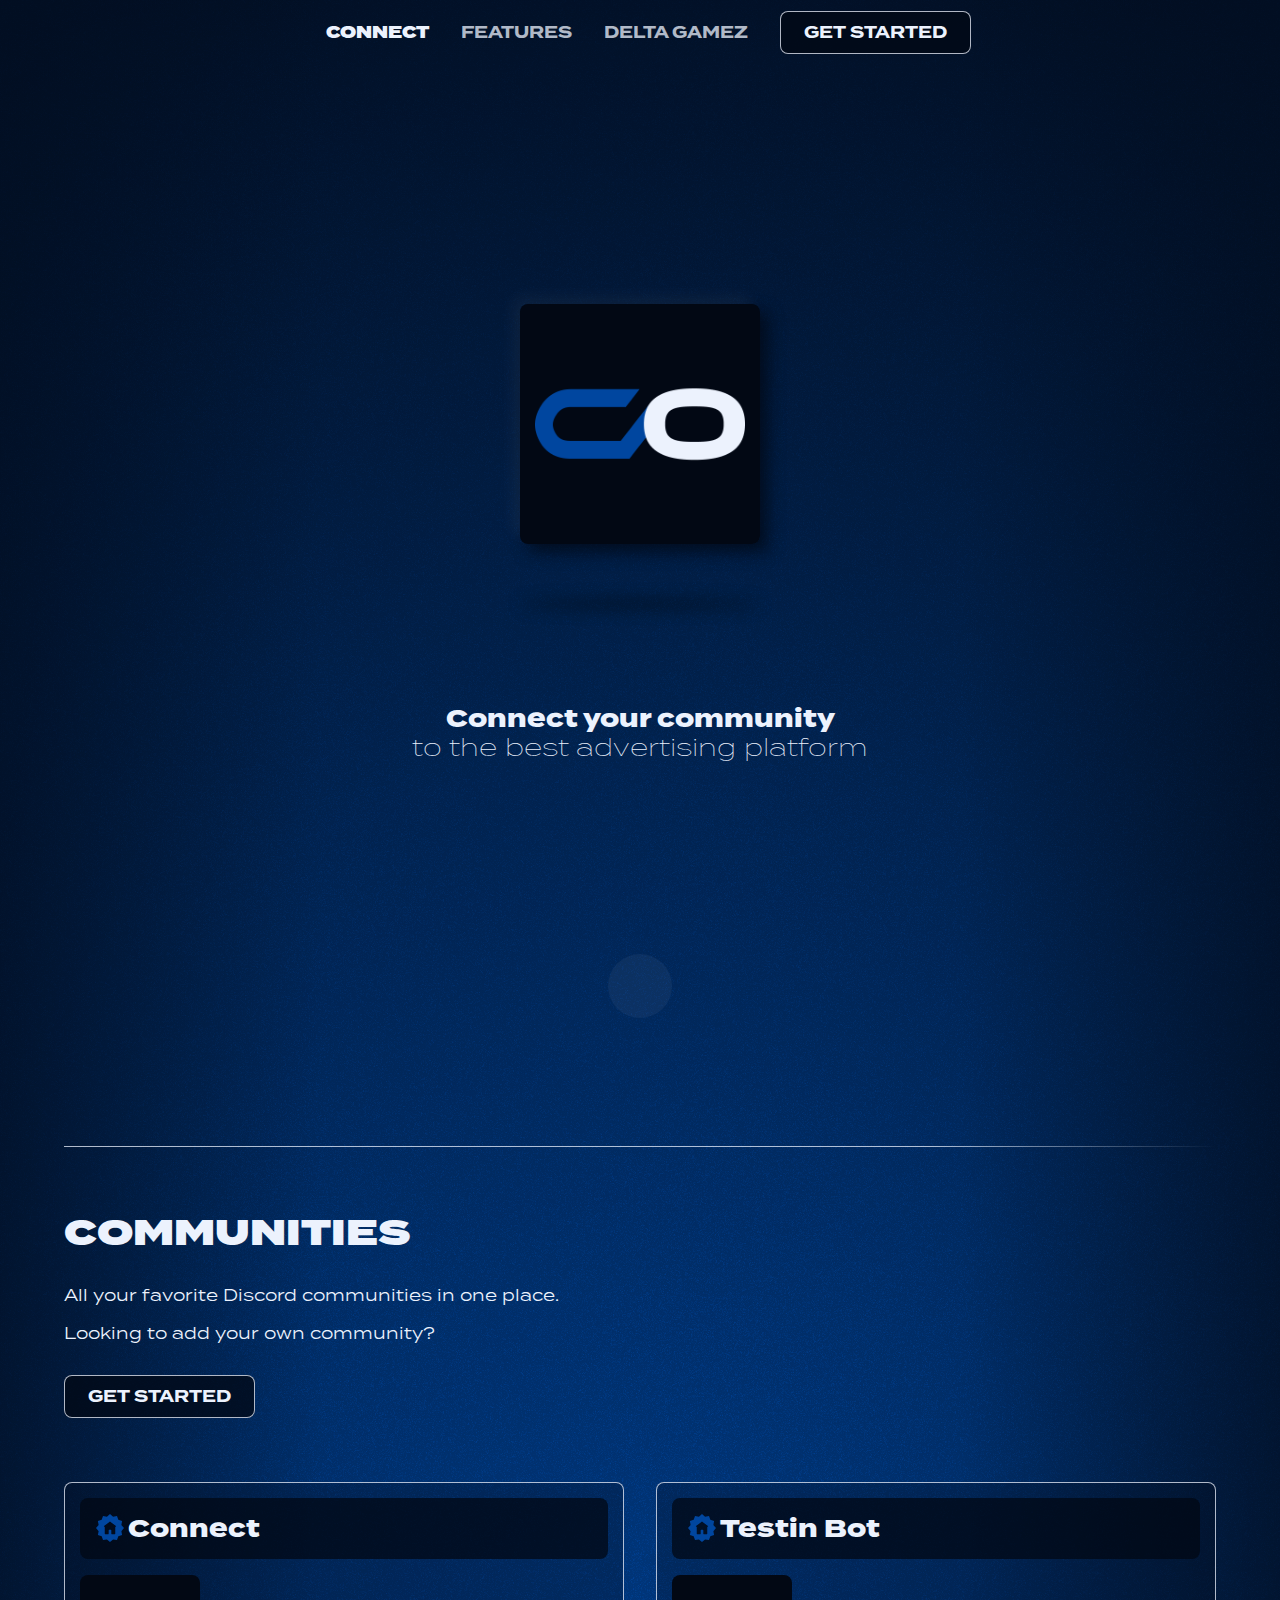
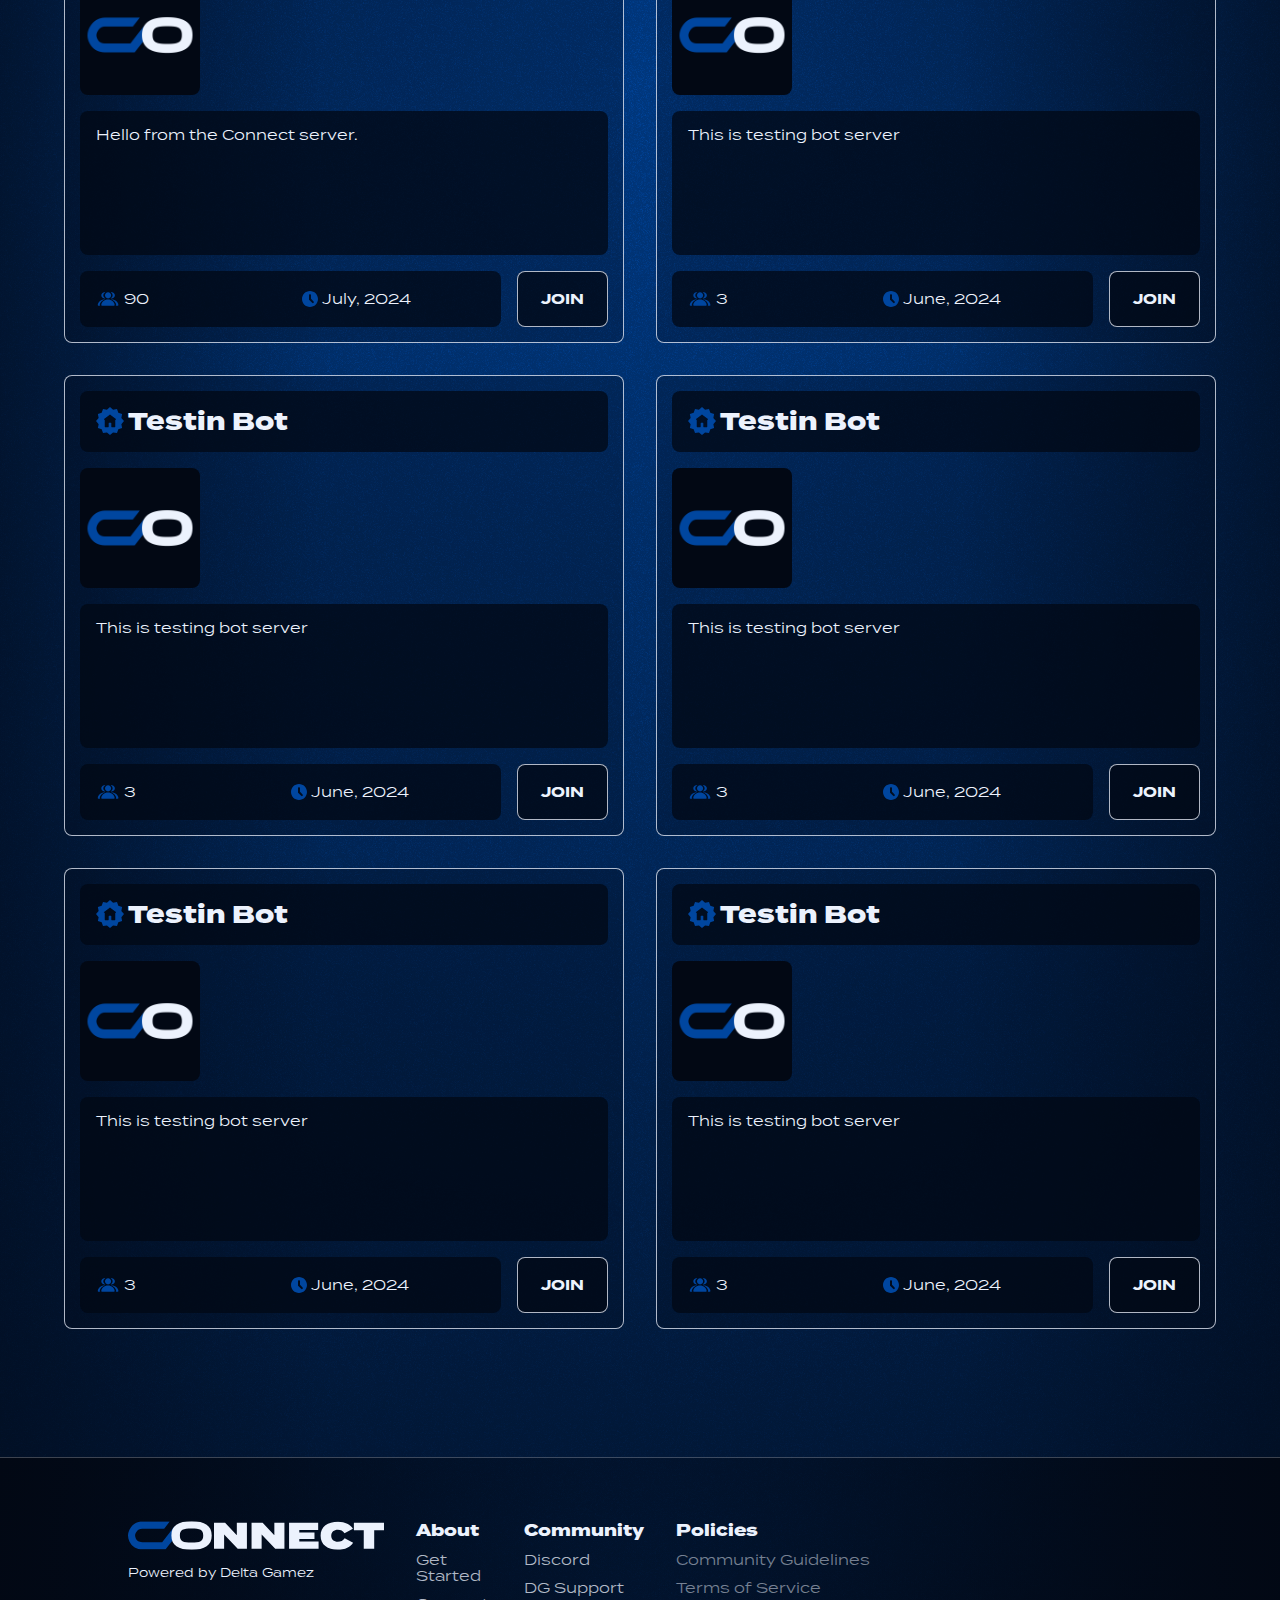
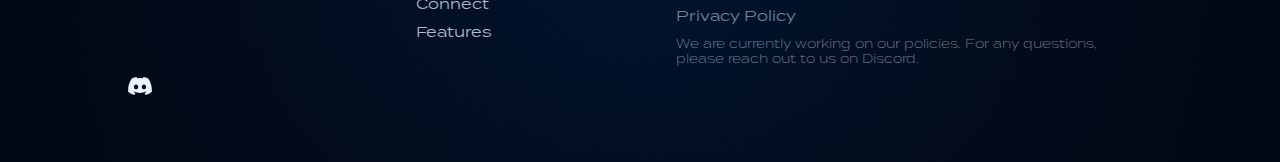
==== commit 498fea67: "Added temporary note to footer" ====
--- a/index.html
+++ b/index.html
@@ -64,7 +64,7 @@
             <div class="footer-section-list">
                 <p class="footer-section-list-title">About</p>
                 <a class="footer-section-list-item" href="">Get Started</a>
-                <a class="footer-section-list-item" href="">Connect</a>
+                <a class="footer-section-list-item" href="https://connect.deltagamez.ch/">Connect</a>
                 <a class="footer-section-list-item" href="features/">Features</a>
                 <!--<a class="footer-section-list-item" href="">Roadmap</a>-->
                 <!--<a class="footer-section-list-item" href="">Docs</a>-->
@@ -76,9 +76,10 @@
             </div>
             <div class="footer-section-list">
                 <p class="footer-section-list-title">Policies</p>
-                <a class="footer-section-list-item" href="">Community Guidelines</a>
-                <a class="footer-section-list-item" href="">Terms of Service</a>
-                <a class="footer-section-list-item" href="">Privacy Policy</a>
+                <a class="footer-section-list-item disabled">Community Guidelines</a>
+                <a class="footer-section-list-item disabled">Terms of Service</a>
+                <a class="footer-section-list-item disabled">Privacy Policy</a>
+                <p class="footer-section-list-item temporary">We are currently working on our policies. For any questions, please reach out to us on Discord.</p>
             </div>
         </div>
     </footer>
--- a/common/css/main.css
+++ b/common/css/main.css
@@ -502,7 +502,16 @@
                     color: var(--white);
                     text-shadow: 0px 0px 1px var(--white);
                     transition: var(--transition-short);}
-                    
+                .footer-section-list-item.disabled{
+                    color: var(--white-50);
+                    cursor: not-allowed;
+                }
+                .footer-section-list-item.temporary{
+                    color: var(--white-50);
+                    font-size: var(--font-size-tiny);
+                    font-weight: var(--font-weight-light);
+                }
+                
                 @media only screen and (max-width: 768px){
                     .footer{
                         flex-direction: column;}}
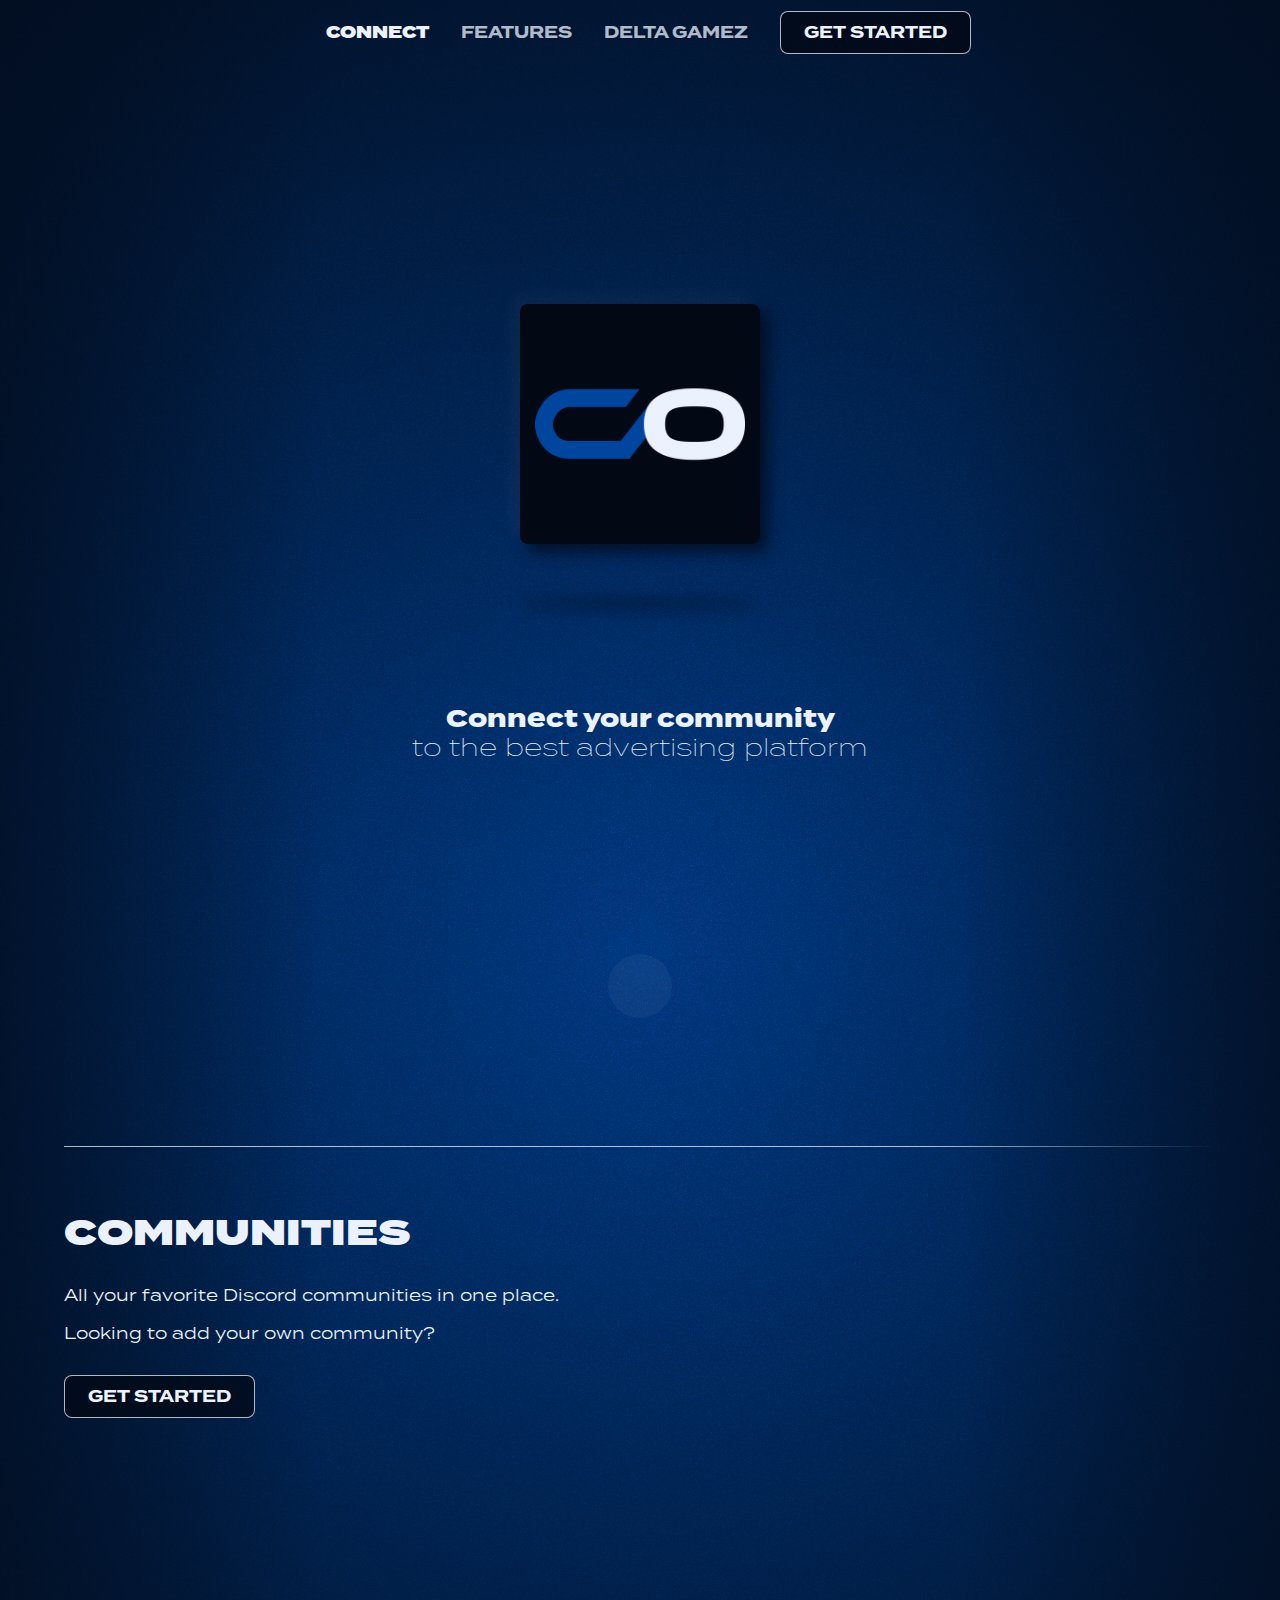
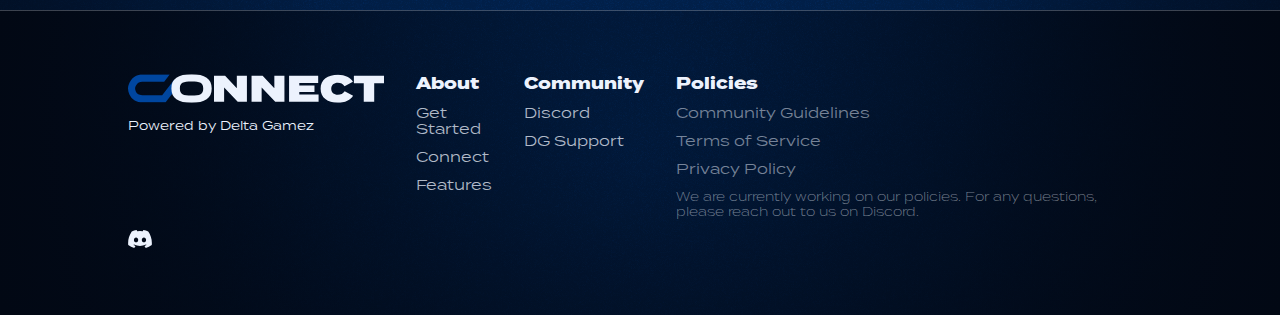
==== commit 4a10e1c7: "Updated footer to match across pages, added interaction invite link" ====
--- a/index.html
+++ b/index.html
@@ -4,7 +4,7 @@
         <meta charset="UTF-8">
         <meta property="og:type" content="website">
         <meta property="og:title" content="Connect" />
-        <meta property="og:description" content="Connect your community to the best advertising platform for Discord communities. Connect is an easy to use Discord Bot, perfected for small and large Discord communities, filled with features for partnerships, advertising and more." />
+        <meta property="og:description" content="Connect your community to the best advertising platform for Discord communities. Connect is an easy-to-use Discord Bot, perfected for small and large Discord communities, filled with features for partnerships, advertising and more." />
         <meta property="og:url" content="https://connect.deltagamez.ch" />
         <meta property="og:image" content="/common/img/Connect.png" />
         <meta name="viewport" content="width=device-width, initial-scale=1.0">
@@ -22,7 +22,7 @@
             <a class="nav-item nav-item-active" href="">CONNECT</a>
             <a class="nav-item" href="/features">FEATURES</a>
             <a class="nav-item" href="https://deltagamez.ch" target="_blank">DELTA GAMEZ</a>
-            <a class="nav-item-button" href="" target="_blank">GET STARTED</a>
+            <a class="nav-item-button" href="https://discord.com/oauth2/authorize?client_id=1203656804731461672" target="_blank">GET STARTED</a>
         </nav>
         <div class="header-logo">
             <div class="header-logo-item"></div>
@@ -42,7 +42,7 @@
         <div class="main-header">
             <h1 class="main-header-title">COMMUNITIES</h1>
             <p class="main-header-description">All your favorite Discord communities in one place. <br><br> Looking to add your own community?</p>
-            <a class="main-header-getstarted" href="">
+            <a class="main-header-getstarted" href="https://discord.com/oauth2/authorize?client_id=1203656804731461672">
                 GET STARTED
             </a>
         </div>
@@ -63,9 +63,9 @@
         <div class="footer-section">
             <div class="footer-section-list">
                 <p class="footer-section-list-title">About</p>
-                <a class="footer-section-list-item" href="">Get Started</a>
+                <a class="footer-section-list-item" href="https://discord.com/oauth2/authorize?client_id=1203656804731461672">Get Started</a>
                 <a class="footer-section-list-item" href="https://connect.deltagamez.ch/">Connect</a>
-                <a class="footer-section-list-item" href="features/">Features</a>
+                <a class="footer-section-list-item" href="https://connect.deltagamez.ch/features">Features</a>
                 <!--<a class="footer-section-list-item" href="">Roadmap</a>-->
                 <!--<a class="footer-section-list-item" href="">Docs</a>-->
             </div>
@@ -84,4 +84,4 @@
         </div>
     </footer>
 </body>
-</html>+</html>
